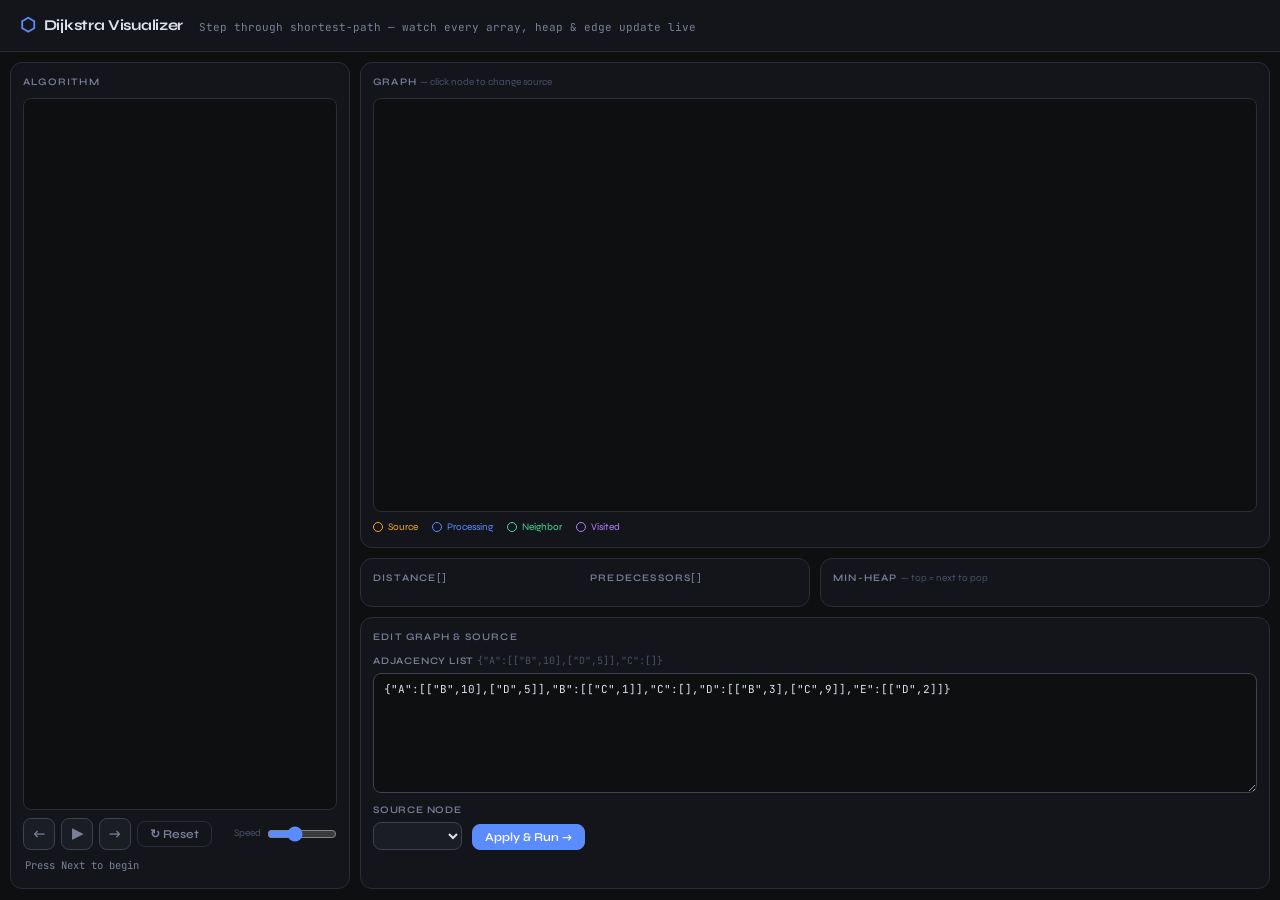
==== index.html @ 8ce1d90a "Fix: HTML links" ====
<!DOCTYPE html>
<html lang="en">
<head>
  <meta charset="UTF-8" />
  <meta name="viewport" content="width=device-width, initial-scale=1.0" />
  <title>Dijkstra Visualizer</title>
  <link rel="preconnect" href="https://fonts.googleapis.com" />
  <link href="https://fonts.googleapis.com/css2?family=JetBrains+Mono:wght@400;500;700&family=Syne:wght@400;600;700&display=swap" rel="stylesheet" />
  <link rel="stylesheet" href="Visual/css/base.css" />
  <link rel="stylesheet" href="Visual/css/layout.css" />
  <link rel="stylesheet" href="Visual/css/panels.css" />
  <link rel="stylesheet" href="Visual/css/controls.css" />
</head>
<body>
  <header class="app-header">
    <div class="header-brand">
      <span class="brand-accent">⬡</span>
      <span class="brand-title">Dijkstra Visualizer</span>
    </div>
    <div class="header-desc">Step through shortest-path — watch every array, heap &amp; edge update live</div>
  </header>

  <main class="app-grid">

    <!-- Code Panel -->
    <section class="panel panel--code" id="panel-code">
      <div class="panel-label">Algorithm</div>
      <div class="code-scroll" id="code-scroll">
        <pre class="code-pre" id="code-pre"></pre>
      </div>
      <div class="code-controls">
        <button class="btn btn--icon" id="btn-prev" title="Previous step">&#8592;</button>
        <button class="btn btn--icon" id="btn-auto" title="Auto play">&#9654;</button>
        <button class="btn btn--icon" id="btn-next" title="Next step">&#8594;</button>
        <button class="btn btn--ghost" id="btn-reset" title="Reset">&#8635; Reset</button>
        <label class="speed-label">
          Speed
          <input type="range" min="100" max="2000" value="800" id="speed-sl" class="speed-range" />
        </label>
      </div>
      <div class="status-bar" id="status-bar">Press Next to begin</div>
    </section>

    <!-- Graph Canvas -->
    <section class="panel panel--graph">
      <div class="panel-label">Graph <span class="panel-hint">— click node to change source</span></div>
      <canvas id="graph-canvas"></canvas>
      <div class="legend">
        <span class="legend-item legend-item--source">Source</span>
        <span class="legend-item legend-item--active">Processing</span>
        <span class="legend-item legend-item--neighbor">Neighbor</span>
        <span class="legend-item legend-item--visited">Visited</span>
      </div>
    </section>

    <!-- Arrays: Distance + Predecessors -->
    <section class="panel panel--arrays">
      <div class="arrays-grid">
        <div class="array-block" id="dist-block">
          <div class="panel-label">distance[]</div>
          <div class="kv-list" id="dist-table"></div>
        </div>
        <div class="array-block" id="pred-block">
          <div class="panel-label">predecessors[]</div>
          <div class="kv-list" id="pred-table"></div>
        </div>
      </div>
    </section>

    <!-- Heap Panel -->
    <section class="panel panel--heap">
      <div class="panel-label">Min-Heap <span class="panel-hint">— top = next to pop</span></div>
      <div class="heap-items" id="heap-view"></div>
    </section>

    <!-- Editor Panel -->
    <section class="panel panel--editor">
      <div class="panel-label">Edit Graph &amp; Source</div>
      <div class="editor-body">
        <div class="editor-field">
          <label class="field-label" for="graph-input">Adjacency list <span class="field-hint">{"A":[["B",10],["D",5]],"C":[]}</span></label>
          <textarea id="graph-input" class="code-textarea" spellcheck="false">{"A":[["B",10],["D",5]],"B":[["C",1]],"C":[],"D":[["B",3],["C",9]],"E":[["D",2]]}</textarea>
        </div>
        <div class="editor-actions">
          <div class="field-group">
            <label class="field-label" for="src-sel">Source node</label>
            <select id="src-sel" class="select"></select>
          </div>
          <button class="btn btn--primary" onclick="applyGraph()">Apply &amp; Run &#8594;</button>
        </div>
        <div class="field-error" id="graph-err"></div>
      </div>
    </section>

  </main>

  <script src="VIsual/js/code.js"></script>
  <script src="VIsual/js/heap.js"></script>
  <script src="VIsual/js/dijkstra.js"></script>
  <script src="VIsual/js/canvas.js"></script>
  <script src="VIsual/js/ui.js"></script>
  <script src="VIsual/js/app.js"></script>
</body>
</html>
---- Visual/css/base.css ----
/* ── base.css — tokens, reset, typography ── */

:root {
  --font-mono: 'JetBrains Mono', monospace;
  --font-ui:   'Syne', sans-serif;

  --bg:        #0e0f11;
  --bg-panel:  #13151a;
  --bg-raised: #1a1d24;
  --bg-hover:  #22262f;

  --border:    #2a2d36;
  --border-hi: #3d4251;

  --text:      #dde1ec;
  --text-muted:#7a8099;
  --text-dim:  #4a5068;

  --accent:    #5b8cff;
  --accent-lo: #1e2e52;

  --green:     #3ddc97;
  --green-lo:  #0f3325;
  --amber:     #f5a623;
  --amber-lo:  #3d2a08;
  --purple:    #b07fff;
  --purple-lo: #2a1a4a;
  --red:       #ff5f6d;
  --red-lo:    #3a1018;

  --radius:    8px;
  --radius-lg: 12px;
  --gap:       10px;
}

*, *::before, *::after { box-sizing: border-box; margin: 0; padding: 0; }

html { font-size: 14px; }

body {
  background: var(--bg);
  color: var(--text);
  font-family: var(--font-ui);
  line-height: 1.5;
  min-height: 100vh;
  -webkit-font-smoothing: antialiased;
}

button, input, select, textarea {
  font-family: inherit;
  font-size: inherit;
  color: inherit;
}

::-webkit-scrollbar { width: 4px; height: 4px; }
::-webkit-scrollbar-track { background: transparent; }
::-webkit-scrollbar-thumb { background: var(--border-hi); border-radius: 2px; }
---- Visual/css/layout.css ----
/* ── layout.css — header + main grid ── */

.app-header {
  display: flex;
  align-items: baseline;
  gap: 16px;
  padding: 14px 20px;
  border-bottom: 0.5px solid var(--border);
  background: var(--bg-panel);
}

.header-brand {
  display: flex;
  align-items: center;
  gap: 8px;
  font-weight: 700;
  font-size: 15px;
  letter-spacing: -.02em;
}

.brand-accent {
  font-size: 18px;
  color: var(--accent);
  line-height: 1;
}

.brand-title { color: var(--text); }

.header-desc {
  font-size: 11px;
  color: var(--text-muted);
  font-family: var(--font-mono);
}

/* ── main 3-column grid ── */
.app-grid {
  display: grid;
  grid-template-columns: 340px 1fr 1fr;
  grid-template-rows: auto auto auto;
  gap: var(--gap);
  padding: var(--gap);
  height: calc(100vh - 53px);
  max-height: calc(100vh - 53px);
}

/* Code panel: full left column */
.panel--code {
  grid-column: 1 / 2;
  grid-row: 1 / 4;
  display: flex;
  flex-direction: column;
  min-height: 0;
}

/* Graph: top-center + top-right */
.panel--graph {
  grid-column: 2 / 4;
  grid-row: 1 / 2;
  display: flex;
  flex-direction: column;
}

/* Arrays: mid-left of right side */
.panel--arrays {
  grid-column: 2 / 3;
  grid-row: 2 / 3;
}

/* Heap: mid-right */
.panel--heap {
  grid-column: 3 / 4;
  grid-row: 2 / 3;
}

/* Editor: bottom full right */
.panel--editor {
  grid-column: 2 / 4;
  grid-row: 3 / 4;
}

@media (max-width: 900px) {
  .app-grid {
    grid-template-columns: 1fr;
    grid-template-rows: auto;
    height: auto;
    max-height: none;
  }
  .panel--code,
  .panel--graph,
  .panel--arrays,
  .panel--heap,
  .panel--editor {
    grid-column: 1;
    grid-row: auto;
  }
}
---- Visual/css/panels.css ----
/* ── panels.css — all panel interiors ── */

.panel {
  background: var(--bg-panel);
  border: 0.5px solid var(--border);
  border-radius: var(--radius-lg);
  padding: 12px;
  overflow: hidden;
}

.panel-label {
  font-size: 10px;
  font-weight: 600;
  letter-spacing: .12em;
  text-transform: uppercase;
  color: var(--text-muted);
  margin-bottom: 8px;
}

.panel-hint {
  font-weight: 400;
  letter-spacing: 0;
  text-transform: none;
  color: var(--text-dim);
  font-size: 10px;
}

/* ── Code panel ── */
.code-scroll {
  flex: 1;
  overflow-y: auto;
  background: var(--bg);
  border-radius: var(--radius);
  border: 0.5px solid var(--border);
  min-height: 0;
}

.code-pre {
  font-family: var(--font-mono);
  font-size: 11.5px;
  line-height: 1.85;
  padding: 12px 14px;
  white-space: pre;
  counter-reset: line;
}

.code-line {
  display: block;
  padding: 0 6px;
  border-radius: 3px;
  border-left: 2px solid transparent;
  margin: 0 -6px;
  transition: background 0.2s, border-color 0.2s;
  color: #8892b0;
}

.code-line--active {
  background: #1a2744;
  border-left-color: var(--accent);
  color: var(--text);
}

.code-line--changed {
  background: #2a1e08;
  border-left-color: var(--amber);
  color: #f5c86a;
}

.code-line--keyword  { color: #c792ea; }
.code-line--fn       { color: #82aaff; }
.code-line--string   { color: #c3e88d; }
.code-line--comment  { color: #546e7a; font-style: italic; }
.code-line--number   { color: #f78c6c; }

.status-bar {
  margin-top: 8px;
  font-family: var(--font-mono);
  font-size: 10.5px;
  color: var(--text-muted);
  min-height: 18px;
  padding: 0 2px;
  white-space: nowrap;
  overflow: hidden;
  text-overflow: ellipsis;
}

/* ── Graph canvas ── */
#graph-canvas {
  display: block;
  width: 100%;
  flex: 1;
  border-radius: var(--radius);
  cursor: pointer;
  background: var(--bg);
  border: 0.5px solid var(--border);
  min-height: 0;
}

.legend {
  display: flex;
  gap: 14px;
  margin-top: 8px;
  flex-wrap: wrap;
}

.legend-item {
  font-size: 10px;
  color: var(--text-muted);
  display: flex;
  align-items: center;
  gap: 5px;
}

.legend-item::before {
  content: '';
  display: inline-block;
  width: 10px;
  height: 10px;
  border-radius: 50%;
  border: 1.5px solid currentColor;
}

.legend-item--source   { color: var(--amber); }
.legend-item--active   { color: var(--accent); }
.legend-item--neighbor { color: var(--green); }
.legend-item--visited  { color: var(--purple); }

/* ── Arrays panel ── */
.arrays-grid {
  display: grid;
  grid-template-columns: 1fr 1fr;
  gap: 10px;
  height: 100%;
}

.array-block {
  display: flex;
  flex-direction: column;
  min-height: 0;
}

.kv-list {
  overflow-y: auto;
  flex: 1;
  display: flex;
  flex-direction: column;
  gap: 2px;
}

.kv-row {
  display: flex;
  justify-content: space-between;
  align-items: center;
  font-family: var(--font-mono);
  font-size: 11px;
  padding: 3px 7px;
  border-radius: 4px;
  border-left: 2px solid transparent;
  transition: background 0.25s, border-color 0.25s;
  color: var(--text-muted);
}

.kv-row .key   { color: var(--text-dim); }
.kv-row .val   { font-weight: 700; color: var(--text); }

.kv-row--changed {
  background: var(--amber-lo);
  border-left-color: var(--amber);
}
.kv-row--changed .val { color: var(--amber); }

.kv-row--active {
  background: var(--accent-lo);
  border-left-color: var(--accent);
}
.kv-row--active .val { color: var(--accent); }

.kv-row--visited {
  background: var(--purple-lo);
}
.kv-row--visited .val { color: var(--purple); }

/* ── Heap panel ── */
.heap-items {
  display: flex;
  flex-wrap: wrap;
  gap: 6px;
  align-content: flex-start;
}

.heap-chip {
  font-family: var(--font-mono);
  font-size: 11px;
  padding: 4px 10px;
  border-radius: 20px;
  background: var(--bg-raised);
  border: 0.5px solid var(--border-hi);
  color: var(--text-muted);
  transition: all 0.2s;
}

.heap-chip--top {
  background: var(--amber-lo);
  border-color: var(--amber);
  color: var(--amber);
  font-weight: 700;
}

.heap-empty {
  font-size: 11px;
  color: var(--text-dim);
  font-family: var(--font-mono);
}

/* ── Editor panel ── */
.editor-body {
  display: flex;
  flex-direction: column;
  gap: 10px;
}

.editor-field { display: flex; flex-direction: column; gap: 4px; }

.field-label {
  font-size: 10px;
  font-weight: 600;
  letter-spacing: .08em;
  text-transform: uppercase;
  color: var(--text-muted);
}

.field-hint {
  font-family: var(--font-mono);
  font-weight: 400;
  letter-spacing: 0;
  text-transform: none;
  color: var(--text-dim);
  font-size: 10px;
}

.code-textarea {
  font-family: var(--font-mono);
  font-size: 11px;
  background: var(--bg);
  border: 0.5px solid var(--border-hi);
  border-radius: var(--radius);
  padding: 8px 10px;
  resize: vertical;
  height: 120px;
  color: var(--text);
  outline: none;
  transition: border-color 0.2s;
}
.code-textarea:focus { border-color: var(--accent); }

.editor-actions {
  display: flex;
  align-items: flex-end;
  gap: 10px;
  flex-wrap: wrap;
}

.field-group { display: flex; flex-direction: column; gap: 4px; }

.field-error {
  font-size: 11px;
  color: var(--red);
  font-family: var(--font-mono);
  min-height: 16px;
}
---- Visual/css/controls.css ----
/* ── controls.css — buttons, inputs, select ── */

.code-controls {
  display: flex;
  align-items: center;
  gap: 6px;
  margin-top: 8px;
  flex-wrap: wrap;
}

.btn {
  font-family: var(--font-ui);
  font-size: 12px;
  font-weight: 600;
  padding: 5px 12px;
  border-radius: var(--radius);
  border: 0.5px solid var(--border-hi);
  background: var(--bg-raised);
  color: var(--text-muted);
  cursor: pointer;
  transition: background 0.15s, color 0.15s, border-color 0.15s, transform 0.1s;
  user-select: none;
  white-space: nowrap;
}

.btn:hover { background: var(--bg-hover); color: var(--text); border-color: var(--border-hi); }
.btn:active { transform: scale(0.96); }
.btn:disabled { opacity: 0.35; cursor: not-allowed; transform: none; }

.btn--icon {
  width: 32px;
  height: 32px;
  padding: 0;
  display: flex;
  align-items: center;
  justify-content: center;
  font-size: 14px;
  flex-shrink: 0;
}

.btn--ghost {
  background: transparent;
  border-color: var(--border);
}

.btn--primary {
  background: var(--accent);
  color: #fff;
  border-color: var(--accent);
  font-size: 12px;
}
.btn--primary:hover {
  background: #7aaeff;
  border-color: #7aaeff;
  color: #fff;
}

.btn--auto-active {
  background: var(--amber-lo);
  border-color: var(--amber);
  color: var(--amber);
}

.speed-label {
  display: flex;
  align-items: center;
  gap: 6px;
  font-size: 10px;
  color: var(--text-dim);
  margin-left: auto;
}

.speed-range {
  width: 70px;
  accent-color: var(--accent);
  cursor: pointer;
}

.select {
  background: var(--bg-raised);
  border: 0.5px solid var(--border-hi);
  border-radius: var(--radius);
  padding: 5px 10px;
  color: var(--text);
  font-size: 12px;
  cursor: pointer;
  outline: none;
  transition: border-color 0.2s;
}
.select:focus { border-color: var(--accent); }
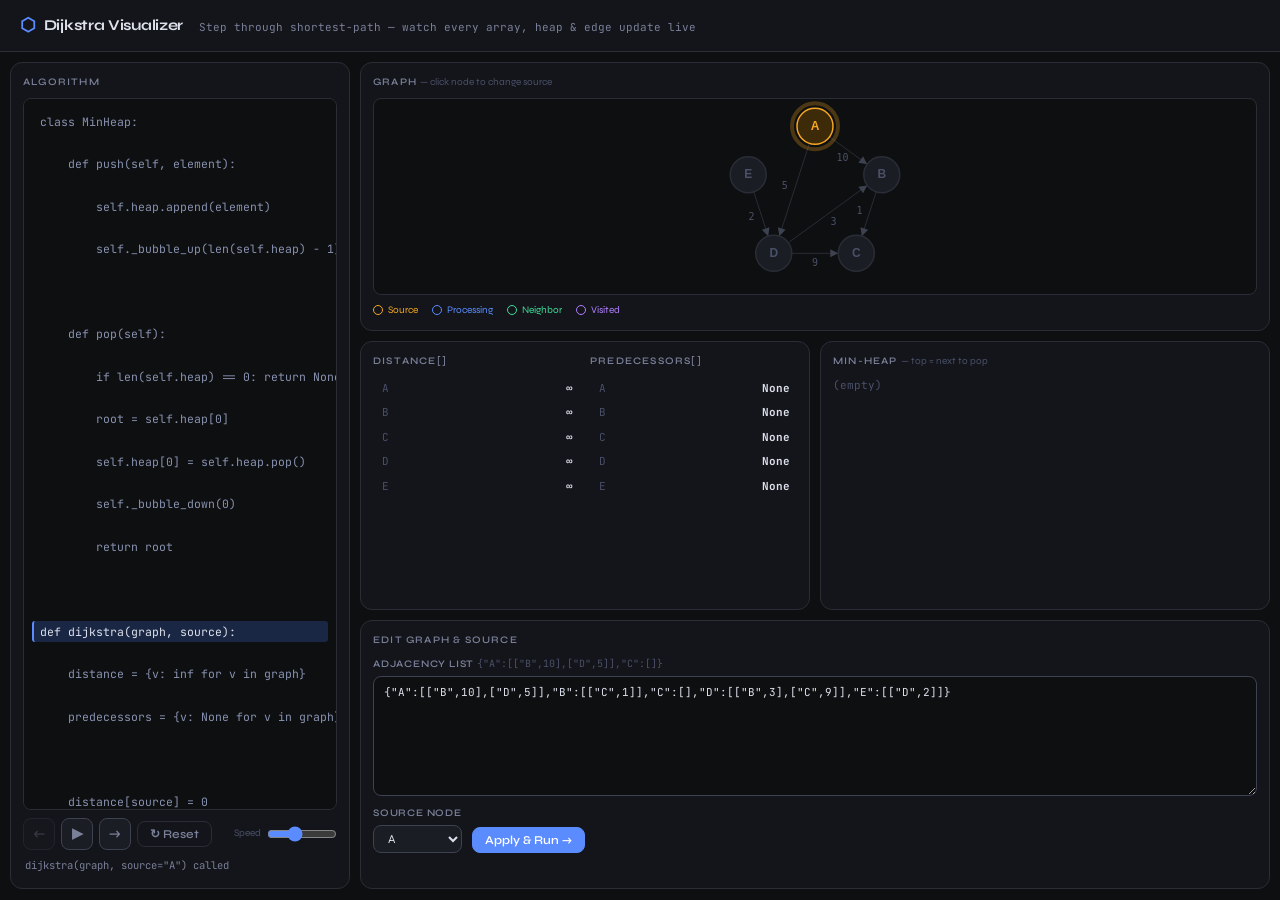
==== commit 98a05247: "Fix: HTML links.2" ====
--- a/index.html
+++ b/index.html
@@ -94,11 +94,11 @@
 
   </main>
 
-  <script src="VIsual/js/code.js"></script>
-  <script src="VIsual/js/heap.js"></script>
-  <script src="VIsual/js/dijkstra.js"></script>
-  <script src="VIsual/js/canvas.js"></script>
-  <script src="VIsual/js/ui.js"></script>
-  <script src="VIsual/js/app.js"></script>
+  <script src="Visual/js/code.js"></script>
+  <script src="Visual/js/heap.js"></script>
+  <script src="Visual/js/dijkstra.js"></script>
+  <script src="Visual/js/canvas.js"></script>
+  <script src="Visual/js/ui.js"></script>
+  <script src="Visual/js/app.js"></script>
 </body>
 </html>
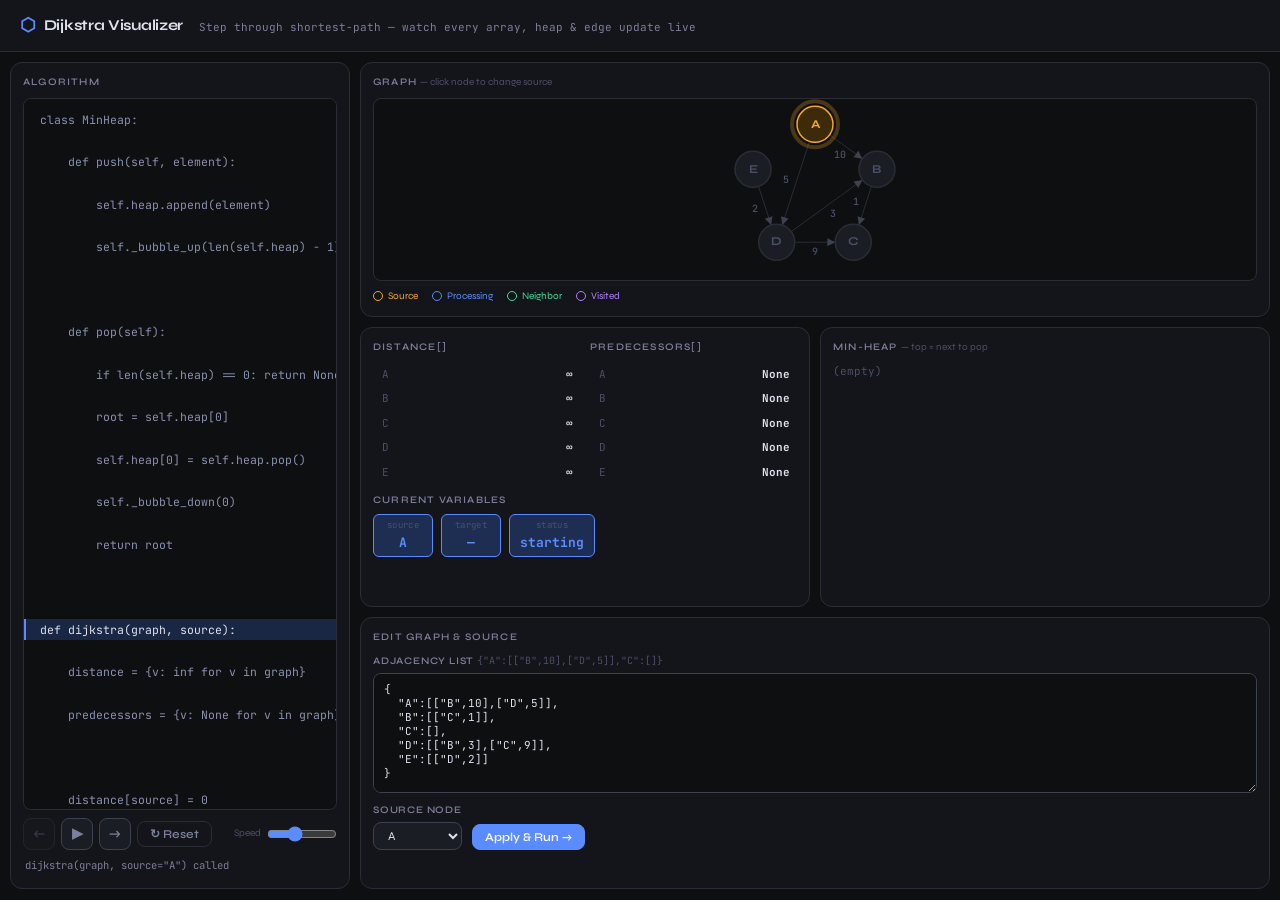
==== commit f992f0db: "New: Visual Current Variables & Fix: Highlight psueodocode" ====
--- a/index.html
+++ b/index.html
@@ -65,6 +65,9 @@
           <div class="kv-list" id="pred-table"></div>
         </div>
       </div>
+      <!-- Current Variables Row -->
+      <div class="vars-label">Current Variables</div>
+      <div class="vars-row" id="vars-row"></div>
     </section>
 
     <!-- Heap Panel -->
@@ -79,7 +82,15 @@
       <div class="editor-body">
         <div class="editor-field">
           <label class="field-label" for="graph-input">Adjacency list <span class="field-hint">{"A":[["B",10],["D",5]],"C":[]}</span></label>
-          <textarea id="graph-input" class="code-textarea" spellcheck="false">{"A":[["B",10],["D",5]],"B":[["C",1]],"C":[],"D":[["B",3],["C",9]],"E":[["D",2]]}</textarea>
+          <textarea id="graph-input" class="code-textarea" spellcheck="false">
+{
+  "A":[["B",10],["D",5]],
+  "B":[["C",1]],
+  "C":[],
+  "D":[["B",3],["C",9]],
+  "E":[["D",2]]
+}
+</textarea>
         </div>
         <div class="editor-actions">
           <div class="field-group">
--- a/Visual/css/layout.css
+++ b/Visual/css/layout.css
@@ -36,7 +36,7 @@
 .app-grid {
   display: grid;
   grid-template-columns: 340px 1fr 1fr;
-  grid-template-rows: auto auto auto;
+  grid-template-rows: 1fr 280px auto;
   gap: var(--gap);
   padding: var(--gap);
   height: calc(100vh - 53px);
@@ -64,6 +64,7 @@
 .panel--arrays {
   grid-column: 2 / 3;
   grid-row: 2 / 3;
+  overflow: visible
 }
 
 /* Heap: mid-right */
--- a/Visual/css/panels.css
+++ b/Visual/css/panels.css
@@ -5,7 +5,7 @@
   border: 0.5px solid var(--border);
   border-radius: var(--radius-lg);
   padding: 12px;
-  overflow: hidden;
+  overflow: auto;
 }
 
 .panel-label {
@@ -39,18 +39,18 @@
   font-family: var(--font-mono);
   font-size: 11.5px;
   line-height: 1.85;
-  padding: 12px 14px;
+  padding: 10px 0;
   white-space: pre;
-  counter-reset: line;
+  display: block;
 }
 
 .code-line {
   display: block;
-  padding: 0 6px;
-  border-radius: 3px;
+  min-width: 100%;
+  width: max-content;
+  padding: 0 14px;
   border-left: 2px solid transparent;
-  margin: 0 -6px;
-  transition: background 0.2s, border-color 0.2s;
+  transition: background 0.2s, border-color 0.2s, color 0.2s;
   color: #8892b0;
 }
 
@@ -130,7 +130,7 @@
   display: grid;
   grid-template-columns: 1fr 1fr;
   gap: 10px;
-  height: 100%;
+  height: auto;
 }
 
 .array-block {
@@ -268,3 +268,56 @@
   font-family: var(--font-mono);
   min-height: 16px;
 }
+
+.vars-block { min-height: 48px; }
+
+#vars-row {
+  display: flex;
+  flex-wrap: wrap;
+  gap: 8px;
+}
+
+.vars-label {
+  font-size: 10px;
+  font-weight: 600;
+  letter-spacing: .12em;
+  text-transform: uppercase;
+  color: var(--text-muted);
+  margin-top: 10px;
+  margin-bottom: 6px;
+}
+
+.var-chip {
+  display: flex;
+  flex-direction: column;
+  align-items: center;
+  background: var(--bg-raised);
+  border: 0.5px solid var(--border-hi);
+  border-radius: 6px;
+  padding: 4px 10px;
+  min-width: 60px;
+  transition: background 0.25s, border-color 0.25s;
+}
+.var-chip .vc-key {
+  font-size: 9px;
+  color: var(--text-dim);
+  font-family: var(--font-mono);
+  letter-spacing: .05em;
+}
+.var-chip .vc-val {
+  font-size: 13px;
+  font-weight: 700;
+  font-family: var(--font-mono);
+  color: var(--text);
+}
+.var-chip--active {
+  background: var(--accent-lo);
+  border-color: var(--accent);
+}
+.var-chip--active .vc-val { color: var(--accent); }
+
+.var-chip--changed {
+  background: var(--amber-lo);
+  border-color: var(--amber);
+}
+.var-chip--changed .vc-val { color: var(--amber); }
